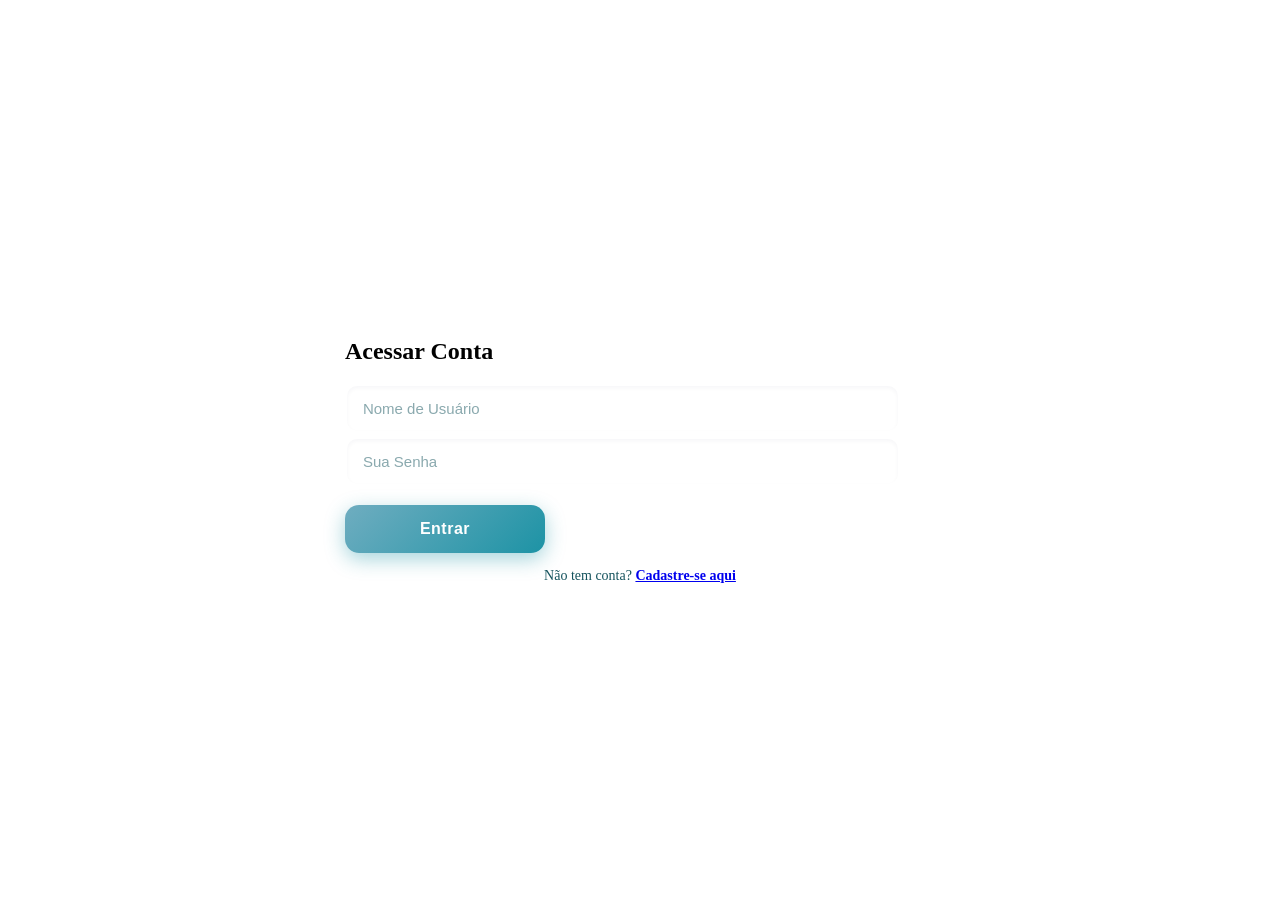
==== index.html @ 1f72806b "Add files via upload" ====
<!DOCTYPE html>
<html lang="pt-br">
<head>
    <meta charset="UTF-8">
    <meta name="viewport" content="width=device-width, initial-scale=1.0">
    <title>Acessar - MCMSA</title>
    <link rel="stylesheet" href="Css/indexStyle.css">   
    <style>
        .oculto {
            display: none !important;
        }
    </style>
</head>
<body>

    <div class="container" style="display: flex; justify-content: center; align-items: center; min-height: 100vh; width: 100%;">

        <div id="tela-login" class="cadastro">
            <h2>Acessar Conta</h2>
            <input class="campo" type="text" id="loginNome" placeholder="Nome de Usuário">
            <input class="campo" type="password" id="loginSenha" placeholder="Sua Senha">
            <button onclick="logar()" class="BotaoCadastrar">Entrar</button>
            <p style="margin-top: 15px; font-size: 14px; color: #15535d; text-align: center; width: 100%;">
                Não tem conta? <a href="#" onclick="alternarAbas('cadastro')" class="desta" style="font-weight: bold;">Cadastre-se aqui</a>
            </p>
        </div>

        
        <div id="cadastro" class="cadastro oculto">
            <h2>Cadastro</h2>
            <input class="campo" type="text" id="nome" placeholder="Nome">
            <input class="campo" type="number" id="idade" placeholder="Idade">
            <input class="campo" type="number" id="altura" placeholder="Altura (cm)">
            <input class="campo" type="number" id="peso" placeholder="Peso (kg)">
            <input class="campo" type="password" id="senha" placeholder="Senha">
            <button class="BotaoCadastrar" onclick="cadastrar()">Cadastrar</button>
            <p style="margin-top: 15px; font-size: 14px; color: #15535d; text-align: center; width: 100%;">
                Já tem conta? <a href="#" onclick="alternarAbas('login')" class="desta" style="font-weight: bold;">Faça login</a>
            </p>
        </div>

    </div>

    <script>
     

        function alternarAbas(aba) {
            const loginBox = document.getElementById('tela-login');
            const cadastroBox = document.getElementById('cadastro');

            if (aba === 'cadastro') {
                loginBox.classList.add('oculto');
                cadastroBox.classList.remove('oculto');
            } else {
                cadastroBox.classList.add('oculto');
                loginBox.classList.remove('oculto');
            }
        }

        function cadastrar() {
            const nome = document.getElementById('nome').value;
            const idade = document.getElementById('idade').value;
            const altura = document.getElementById('altura').value;
            const peso = document.getElementById('peso').value;
            const senha = document.getElementById('senha').value;

            if (nome && idade && altura && peso && senha) {
                const contaUsuario = { nome, idade, altura, peso, senha };
                localStorage.setItem('contaUsuario', JSON.stringify(contaUsuario));
                alert('Cadastro efetuado! Faça login agora.');
                alternarAbas('login');
            } else {
                alert('Preencha todos os campos do cadastro!');
            }
        }

        function logar() {
            const usuarioDigitado = document.getElementById('loginNome').value;
            const senhaDigitada = document.getElementById('loginSenha').value;
            const dadosSalvos = localStorage.getItem('contaUsuario');

            if (!dadosSalvos) {
                alert('Nenhum usuário registrado ainda! Clique em Cadastre-se aqui.');
                return;
            }

            const contaUsuario = JSON.parse(dadosSalvos);

            if (usuarioDigitado === contaUsuario.nome && senhaDigitada === contaUsuario.senha) {
                localStorage.setItem('usuarioLogado', contaUsuario.nome);
                
                alert('Login correto! Redirecionando...');
                
                window.location.href = "Html/PaginaPrincipal.html";
            } else {
                alert('Incorreto! Nome ou senha errados.');
            }
        }
    </script>

</body>
</html>
---- Css/indexStyle.css ----
#cadastro {
    background: linear-gradient(135deg, #caf8ff 0%, #95dae2 100%);
    border-radius: 24px;
    padding: 40px 30px;
    width: 100%;
    max-width: 360px;
    margin: 40px auto;
    display: flex;
    flex-direction: column;
    align-items: center;
    box-shadow: 
        0 20px 40px rgba(4, 32, 70, 0.15),
        0 1px 3px rgba(4, 32, 70, 0.05);
    border: 1px solid rgba(255, 255, 255, 0.4);
    transition: all 0.4s cubic-bezier(0.165, 0.84, 0.44, 1);
}
#cadastro:hover {
    transform: translateY(-8px);
    box-shadow: 
        0 30px 60px rgba(4, 32, 70, 0.25),
        0 0 20px rgba(88, 190, 230, 0.4);
}
#cadastro h2 {
    color: #15535d;
    font-size: 28px;
    font-weight: 800;
    margin: 0 0 25px 0;
    font-family: Arial, Helvetica, sans-serif;
    letter-spacing: -0.5px;
    position: relative;
}
#cadastro h2::after {
    content: '';
    position: absolute;
    bottom: -6px;
    left: 50%;
    transform: translateX(-50%);
    width: 40px;
    height: 4px;
    background-color: #1d93a5;
    border-radius: 2px;
}
.campo {
    color: #15535d;
    background-color: rgba(255, 255, 255, 0.7);
    border: 2px solid transparent;
    border-radius: 12px;
    width: 88%;
    padding: 14px 16px;
    font-size: 15px;
    font-weight: 500;
    outline: none;
    margin-bottom: 4px;
    transition: all 0.3s ease;
    box-shadow: inset 0 2px 4px rgba(4, 32, 70, 0.04);
}
.campo::placeholder {
    color: rgba(21, 83, 93, 0.5);
    font-weight: 400;
}
.campo:focus {
    background-color: #ffffff;
    border-color: #1d93a5;
    box-shadow: 
        0 0 0 4px rgba(29, 147, 165, 0.15),
        0 4px 10px rgba(4, 32, 70, 0.05);
    transform: scale(1.02);
}
.BotaoCadastrar {
    background: linear-gradient(135deg, rgb(111, 173, 192) 0%, #1d93a5 100%);
    border-radius: 14px;
    border: none;
    padding: 15px 40px;
    color: #ffffff;
    font-weight: 700;
    font-size: 16px;
    letter-spacing: 0.5px;
    cursor: pointer;
    margin-top: 15px;
    width: 100%;
    max-width: 200px;
    box-shadow: 0 6px 20px rgba(29, 147, 165, 0.4);
    transition: all 0.3s cubic-bezier(0.165, 0.84, 0.44, 1);
}
.BotaoCadastrar:hover {
    transform: translateY(-3px);
    background: linear-gradient(135deg, #91dce7 0%, #1d93a5 100%);
    box-shadow: 
        0 10px 25px rgba(29, 147, 165, 0.6),
        0 0 15px rgba(145, 220, 231, 0.5);
}
.BotaoCadastrar:active {
    transform: translateY(-1px);
    box-shadow: 0 4px 10px rgba(29, 147, 165, 0.4);
}
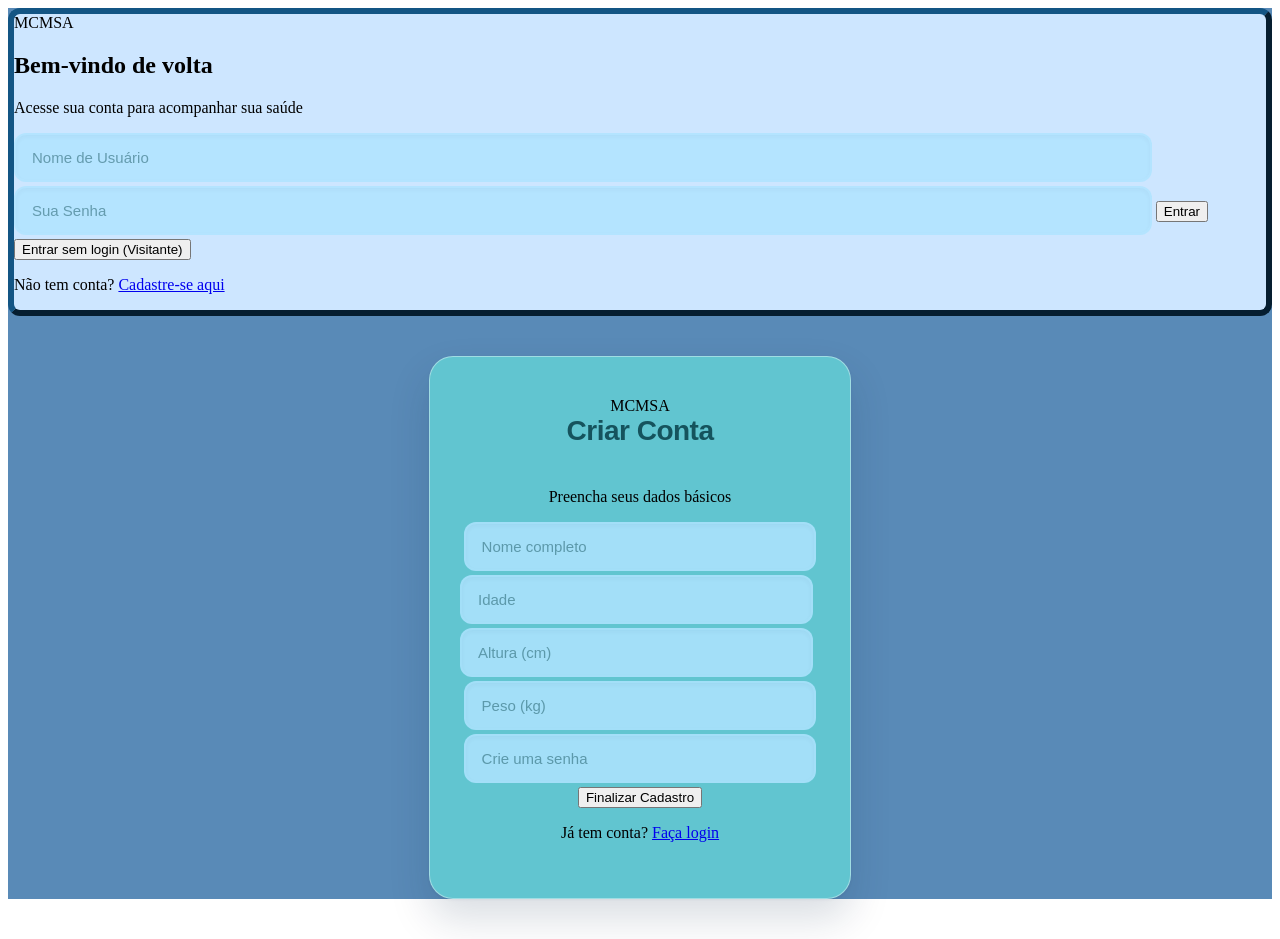
==== commit 33693f57: "Revamp login and registration UI with visitor option Updated the login and registration interface wi" ====
--- a/index.html
+++ b/index.html
@@ -4,46 +4,51 @@
     <meta charset="UTF-8">
     <meta name="viewport" content="width=device-width, initial-scale=1.0">
     <title>Acessar - MCMSA</title>
-    <link rel="stylesheet" href="Css/indexStyle.css">   
-    <style>
-        .oculto {
-            display: none !important;
-        }
-    </style>
+    <link rel="stylesheet" href="Css/indexStyle.css">
 </head>
 <body>
 
-    <div class="container" style="display: flex; justify-content: center; align-items: center; min-height: 100vh; width: 100%;">
+    <div class="container">
+        <!-- Tela de Login -->
+        <div id="tela-login" class="card-auth">
+            <div class="logo-badge">MCMSA</div>
+            <h2>Bem-vindo de volta</h2>
+            <p class="subtitulo">Acesse sua conta para acompanhar sua saúde</p>
 
-        <div id="tela-login" class="cadastro">
-            <h2>Acessar Conta</h2>
             <input class="campo" type="text" id="loginNome" placeholder="Nome de Usuário">
             <input class="campo" type="password" id="loginSenha" placeholder="Sua Senha">
-            <button onclick="logar()" class="BotaoCadastrar">Entrar</button>
-            <p style="margin-top: 15px; font-size: 14px; color: #15535d; text-align: center; width: 100%;">
-                Não tem conta? <a href="#" onclick="alternarAbas('cadastro')" class="desta" style="font-weight: bold;">Cadastre-se aqui</a>
+            
+            <button onclick="logar()" class="btn-primario">Entrar</button>
+            <button onclick="entrarSemLogin()" class="btn-secundario">Entrar sem login (Visitante)</button>
+
+            <p class="texto-alternar">
+                Não tem conta? <a href="#" onclick="alternarAbas('cadastro')">Cadastre-se aqui</a>
             </p>
         </div>
 
-        
-        <div id="cadastro" class="cadastro oculto">
-            <h2>Cadastro</h2>
-            <input class="campo" type="text" id="nome" placeholder="Nome">
-            <input class="campo" type="number" id="idade" placeholder="Idade">
-            <input class="campo" type="number" id="altura" placeholder="Altura (cm)">
+        <!-- Tela de Cadastro -->
+        <div id="cadastro" class="card-auth oculto">
+            <div class="logo-badge">MCMSA</div>
+            <h2>Criar Conta</h2>
+            <p class="subtitulo">Preencha seus dados básicos</p>
+
+            <input class="campo" type="text" id="nome" placeholder="Nome completo">
+            <div class="linha-dupla">
+                <input class="campo" type="number" id="idade" placeholder="Idade">
+                <input class="campo" type="number" id="altura" placeholder="Altura (cm)">
+            </div>
             <input class="campo" type="number" id="peso" placeholder="Peso (kg)">
-            <input class="campo" type="password" id="senha" placeholder="Senha">
-            <button class="BotaoCadastrar" onclick="cadastrar()">Cadastrar</button>
-            <p style="margin-top: 15px; font-size: 14px; color: #15535d; text-align: center; width: 100%;">
-                Já tem conta? <a href="#" onclick="alternarAbas('login')" class="desta" style="font-weight: bold;">Faça login</a>
+            <input class="campo" type="password" id="senha" placeholder="Crie uma senha">
+            
+            <button class="btn-primario" onclick="cadastrar()">Finalizar Cadastro</button>
+
+            <p class="texto-alternar">
+                Já tem conta? <a href="#" onclick="alternarAbas('login')">Faça login</a>
             </p>
         </div>
-
     </div>
 
     <script>
-     
-
         function alternarAbas(aba) {
             const loginBox = document.getElementById('tela-login');
             const cadastroBox = document.getElementById('cadastro');
@@ -58,7 +63,7 @@
         }
 
         function cadastrar() {
-            const nome = document.getElementById('nome').value;
+            const nome = document.getElementById('nome').value.trim();
             const idade = document.getElementById('idade').value;
             const altura = document.getElementById('altura').value;
             const peso = document.getElementById('peso').value;
@@ -67,20 +72,20 @@
             if (nome && idade && altura && peso && senha) {
                 const contaUsuario = { nome, idade, altura, peso, senha };
                 localStorage.setItem('contaUsuario', JSON.stringify(contaUsuario));
-                alert('Cadastro efetuado! Faça login agora.');
+                alert('Cadastro efetuado com sucesso! Faça login agora.');
                 alternarAbas('login');
             } else {
-                alert('Preencha todos os campos do cadastro!');
+                alert('Por favor, preencha todos os campos do cadastro!');
             }
         }
 
         function logar() {
-            const usuarioDigitado = document.getElementById('loginNome').value;
+            const usuarioDigitado = document.getElementById('loginNome').value.trim();
             const senhaDigitada = document.getElementById('loginSenha').value;
             const dadosSalvos = localStorage.getItem('contaUsuario');
 
             if (!dadosSalvos) {
-                alert('Nenhum usuário registrado ainda! Clique em Cadastre-se aqui.');
+                alert('Nenhum usuário registrado ainda! Clique em Cadastre-se ou entre como visitante.');
                 return;
             }
 
@@ -88,15 +93,16 @@
 
             if (usuarioDigitado === contaUsuario.nome && senhaDigitada === contaUsuario.senha) {
                 localStorage.setItem('usuarioLogado', contaUsuario.nome);
-                
-                alert('Login correto! Redirecionando...');
-                
                 window.location.href = "Html/PaginaPrincipal.html";
             } else {
-                alert('Incorreto! Nome ou senha errados.');
+                alert('Nome de usuário ou senha incorretos!');
             }
         }
+
+        function entrarSemLogin() {
+            localStorage.setItem('usuarioLogado', 'Visitante');
+            window.location.href = "Html/PaginaPrincipal.html";
+        }
     </script>
-
 </body>
 </html>
--- a/Css/indexStyle.css
+++ b/Css/indexStyle.css
@@ -1,6 +1,15 @@
+
+.container{
+    background: #598ab7 ;
+}
+#tela-login{
+    background: #cde6ff ;
+    border-radius: 12px;
+    border: 6px outset #135584;
+}
 
 #cadastro {
-    background: linear-gradient(135deg, #caf8ff 0%, #95dae2 100%);
+    background: #61c5d0 ;
     border-radius: 24px;
     padding: 40px 30px;
     width: 100%;
@@ -13,7 +22,7 @@
         0 20px 40px rgba(4, 32, 70, 0.15),
         0 1px 3px rgba(4, 32, 70, 0.05);
     border: 1px solid rgba(255, 255, 255, 0.4);
-    transition: all 0.4s cubic-bezier(0.165, 0.84, 0.44, 1);
+   
 }
 #cadastro:hover {
     transform: translateY(-8px);
@@ -31,7 +40,6 @@
     position: relative;
 }
 #cadastro h2::after {
-    content: '';
     position: absolute;
     bottom: -6px;
     left: 50%;
@@ -43,7 +51,7 @@
 }
 .campo {
     color: #15535d;
-    background-color: rgba(255, 255, 255, 0.7);
+    background-color: rgba(175, 228, 255, 0.849);
     border: 2px solid transparent;
     border-radius: 12px;
     width: 88%;
@@ -59,7 +67,7 @@
     color: rgba(21, 83, 93, 0.5);
     font-weight: 400;
 }
-.campo:focus {
+.campo:hover {
     background-color: #ffffff;
     border-color: #1d93a5;
     box-shadow: 
@@ -68,7 +76,7 @@
     transform: scale(1.02);
 }
 .BotaoCadastrar {
-    background: linear-gradient(135deg, rgb(111, 173, 192) 0%, #1d93a5 100%);
+    background:  rgb(111, 173, 192);
     border-radius: 14px;
     border: none;
     padding: 15px 40px;
@@ -81,11 +89,11 @@
     width: 100%;
     max-width: 200px;
     box-shadow: 0 6px 20px rgba(29, 147, 165, 0.4);
-    transition: all 0.3s cubic-bezier(0.165, 0.84, 0.44, 1);
+   
 }
 .BotaoCadastrar:hover {
     transform: translateY(-3px);
-    background: linear-gradient(135deg, #91dce7 0%, #1d93a5 100%);
+    background:  #1d93a5;
     box-shadow: 
         0 10px 25px rgba(29, 147, 165, 0.6),
         0 0 15px rgba(145, 220, 231, 0.5);
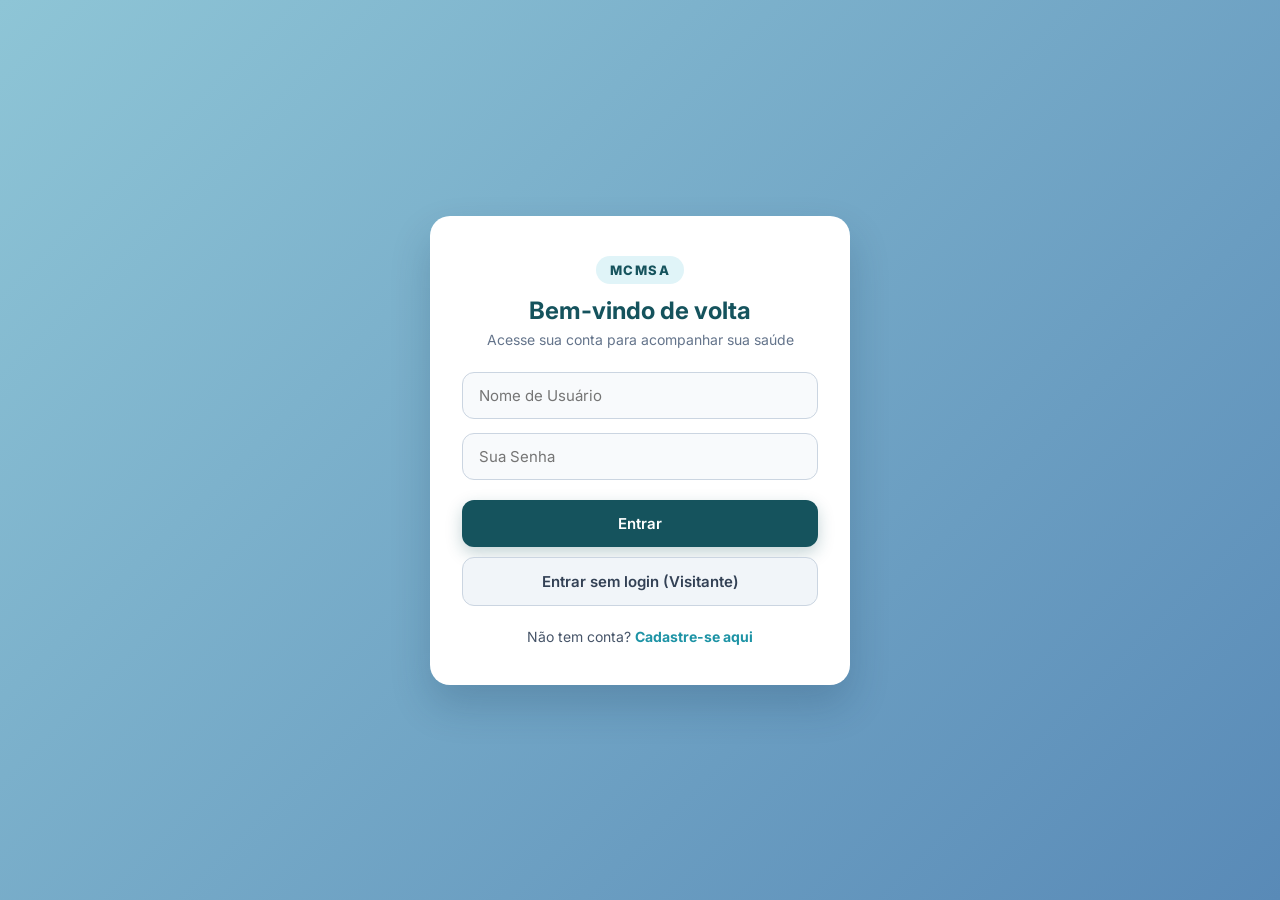
==== commit baf642f6: "Add files via upload" ====
--- a/index.html
+++ b/index.html
@@ -105,4 +105,4 @@
         }
     </script>
 </body>
-</html>
+</html>
--- a/Css/indexStyle.css
+++ b/Css/indexStyle.css
@@ -1,104 +1,134 @@
+@import url('https://fonts.googleapis.com/css2?family=Inter:wght@400;500;600;700;800&display=swap');
 
-.container{
-    background: #598ab7 ;
-}
-#tela-login{
-    background: #cde6ff ;
-    border-radius: 12px;
-    border: 6px outset #135584;
+* {
+    box-sizing: border-box;
+    margin: 0;
+    padding: 0;
+    font-family: 'Inter', sans-serif;
 }
 
-#cadastro {
-    background: #61c5d0 ;
-    border-radius: 24px;
-    padding: 40px 30px;
+body {
+    background: linear-gradient(135deg, #8ec5d6 0%, #598ab7 100%);
+    min-height: 100vh;
+    display: flex;
+    justify-content: center;
+    align-items: center;
+    padding: 20px;
+}
+
+.oculto {
+    display: none !important;
+}
+
+.container {
     width: 100%;
-    max-width: 360px;
-    margin: 40px auto;
+    max-width: 420px;
+}
+
+.card-auth {
+    background: #ffffff;
+    border-radius: 20px;
+    padding: 40px 32px;
+    box-shadow: 0 20px 40px rgba(15, 45, 75, 0.2);
+    text-align: center;
+}
+
+.logo-badge {
+    display: inline-block;
+    background: #e0f4f8;
+    color: #15535d;
+    font-weight: 800;
+    font-size: 13px;
+    letter-spacing: 1.5px;
+    padding: 6px 14px;
+    border-radius: 20px;
+    margin-bottom: 12px;
+}
+
+.card-auth h2 {
+    color: #15535d;
+    font-size: 24px;
+    font-weight: 700;
+    margin-bottom: 6px;
+}
+
+.subtitulo {
+    color: #64748b;
+    font-size: 14px;
+    margin-bottom: 24px;
+}
+
+.campo {
+    width: 100%;
+    padding: 13px 16px;
+    margin-bottom: 14px;
+    border: 1.5px solid #cbd5e1;
+    border-radius: 12px;
+    font-size: 15px;
+    color: #1e293b;
+    background-color: #f8fafc;
+    transition: all 0.2s ease;
+}
+
+.campo:focus {
+    outline: none;
+    border-color: #1d93a5;
+    background-color: #ffffff;
+    box-shadow: 0 0 0 4px rgba(29, 147, 165, 0.15);
+}
+
+.linha-dupla {
     display: flex;
-    flex-direction: column;
-    align-items: center;
-    box-shadow: 
-        0 20px 40px rgba(4, 32, 70, 0.15),
-        0 1px 3px rgba(4, 32, 70, 0.05);
-    border: 1px solid rgba(255, 255, 255, 0.4);
-   
+    gap: 10px;
 }
-#cadastro:hover {
-    transform: translateY(-8px);
-    box-shadow: 
-        0 30px 60px rgba(4, 32, 70, 0.25),
-        0 0 20px rgba(88, 190, 230, 0.4);
+
+.btn-primario, .btn-secundario {
+    width: 100%;
+    padding: 14px;
+    border-radius: 12px;
+    font-size: 15px;
+    font-weight: 600;
+    cursor: pointer;
+    transition: all 0.25s ease;
+    border: none;
 }
-#cadastro h2 {
-    color: #15535d;
-    font-size: 28px;
-    font-weight: 800;
-    margin: 0 0 25px 0;
-    font-family: Arial, Helvetica, sans-serif;
-    letter-spacing: -0.5px;
-    position: relative;
+
+.btn-primario {
+    background: #15535d;
+    color: #ffffff;
+    margin-top: 6px;
+    box-shadow: 0 6px 16px rgba(21, 83, 93, 0.25);
 }
-#cadastro h2::after {
-    position: absolute;
-    bottom: -6px;
-    left: 50%;
-    transform: translateX(-50%);
-    width: 40px;
-    height: 4px;
-    background-color: #1d93a5;
-    border-radius: 2px;
+
+.btn-primario:hover {
+    background: #1d93a5;
+    transform: translateY(-2px);
 }
-.campo {
-    color: #15535d;
-    background-color: rgba(175, 228, 255, 0.849);
-    border: 2px solid transparent;
-    border-radius: 12px;
-    width: 88%;
-    padding: 14px 16px;
-    font-size: 15px;
-    font-weight: 500;
-    outline: none;
-    margin-bottom: 4px;
-    transition: all 0.3s ease;
-    box-shadow: inset 0 2px 4px rgba(4, 32, 70, 0.04);
+
+.btn-secundario {
+    background: #f1f5f9;
+    color: #334155;
+    border: 1.5px solid #cbd5e1;
+    margin-top: 10px;
 }
-.campo::placeholder {
-    color: rgba(21, 83, 93, 0.5);
-    font-weight: 400;
+
+.btn-secundario:hover {
+    background: #e2e8f0;
+    color: #0f172a;
 }
-.campo:hover {
-    background-color: #ffffff;
-    border-color: #1d93a5;
-    box-shadow: 
-        0 0 0 4px rgba(29, 147, 165, 0.15),
-        0 4px 10px rgba(4, 32, 70, 0.05);
-    transform: scale(1.02);
+
+.texto-alternar {
+    margin-top: 22px;
+    font-size: 14px;
+    color: #475569;
 }
-.BotaoCadastrar {
-    background:  rgb(111, 173, 192);
-    border-radius: 14px;
-    border: none;
-    padding: 15px 40px;
-    color: #ffffff;
+
+.texto-alternar a {
+    color: #1d93a5;
     font-weight: 700;
-    font-size: 16px;
-    letter-spacing: 0.5px;
-    cursor: pointer;
-    margin-top: 15px;
-    width: 100%;
-    max-width: 200px;
-    box-shadow: 0 6px 20px rgba(29, 147, 165, 0.4);
-   
+    text-decoration: none;
 }
-.BotaoCadastrar:hover {
-    transform: translateY(-3px);
-    background:  #1d93a5;
-    box-shadow: 
-        0 10px 25px rgba(29, 147, 165, 0.6),
-        0 0 15px rgba(145, 220, 231, 0.5);
+
+.texto-alternar a:hover {
+    text-decoration: underline;
 }
-.BotaoCadastrar:active {
-    transform: translateY(-1px);
-    box-shadow: 0 4px 10px rgba(29, 147, 165, 0.4);
-}
